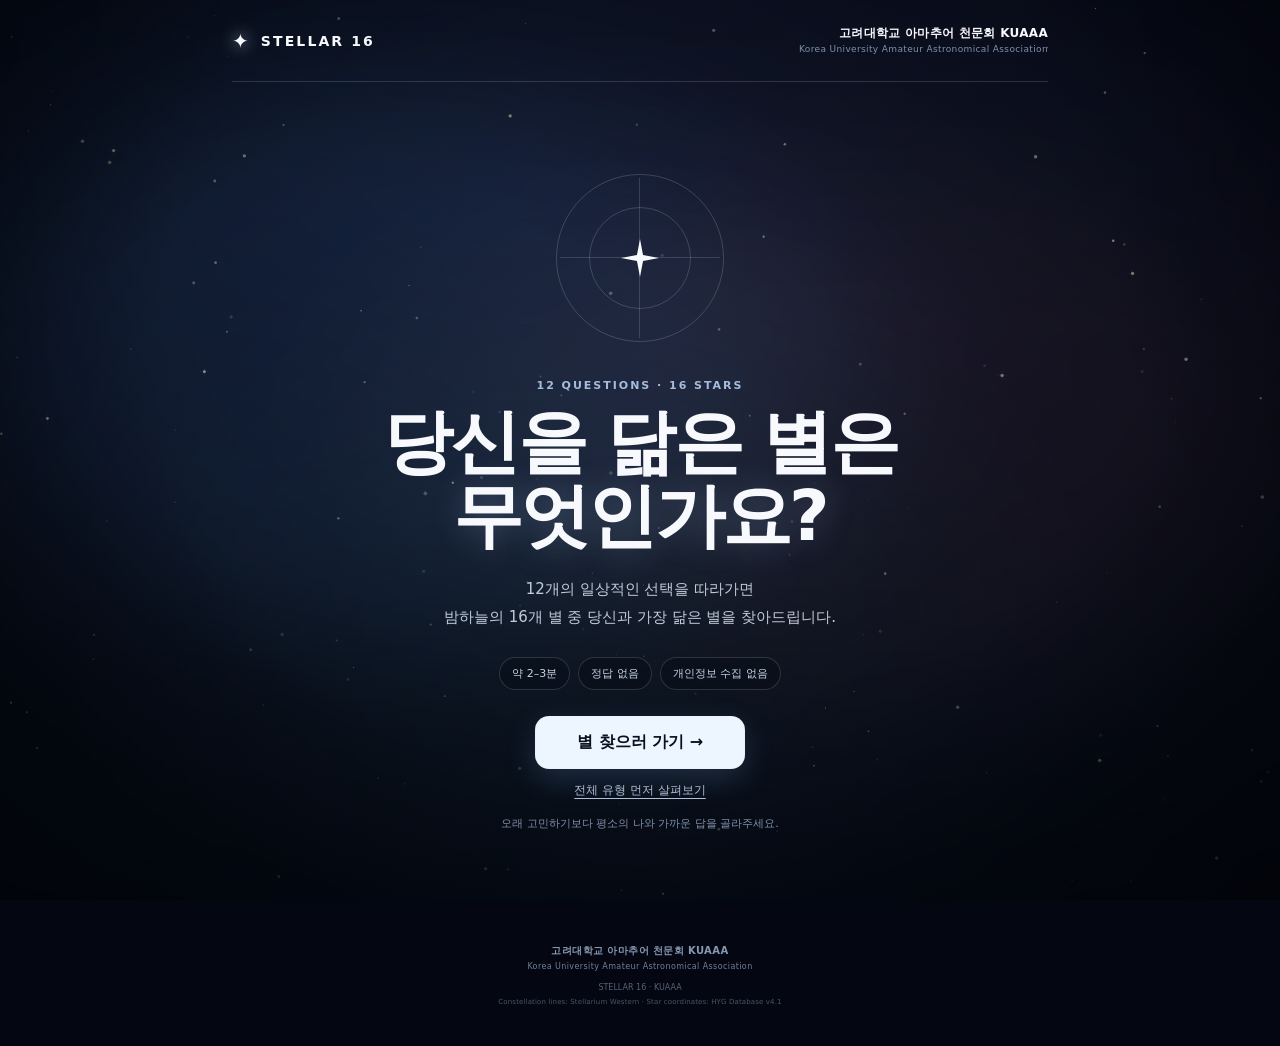
==== index-v76.html @ fa5ef78a "Add v7.6 direct-download page" ====
<!doctype html>
<html lang="ko">
<head>
  <meta charset="utf-8" />
  <meta name="viewport" content="width=device-width, initial-scale=1, viewport-fit=cover" />
  <meta name="theme-color" content="#060b16" />
  <meta name="description" content="고려대학교 아마추어 천문회 KUAAA — Stellar 16 별 성향검사" />
  <link rel="manifest" href="./manifest.webmanifest" />
  <link rel="stylesheet" href="./styles.css?v=7.6" />
  <link rel="stylesheet" href="./hotfix-v76.css?v=7.6" />
  <title>Stellar 16 — 당신을 닮은 별</title>
</head>
<body>
  <div class="cosmos" aria-hidden="true"><div class="nebula nebula-a"></div><div class="nebula nebula-b"></div><div class="nebula nebula-c"></div><canvas id="skyCanvas"></canvas><div class="cosmos-vignette"></div></div>
  <main class="shell">
    <header class="topbar"><button id="brandButton" class="brand" aria-label="처음 화면으로"><span class="brand-mark">✦</span><span>STELLAR 16</span></button><div class="club-label"><strong>고려대학교 아마추어 천문회 KUAAA</strong><span>Korea University Amateur Astronomical Association</span></div></header>
    <section id="introView" class="view intro-view active"><div class="hero-scope" aria-hidden="true"><span class="scope-ring scope-ring-a"></span><span class="scope-ring scope-ring-b"></span><span class="scope-cross scope-cross-x"></span><span class="scope-cross scope-cross-y"></span><span class="hero-star star-cross"></span></div><p class="eyebrow">12 QUESTIONS · 16 STARS</p><h1>당신을 닮은 별은<br><span>무엇인가요?</span></h1><p class="hero-copy">12개의 일상적인 선택을 따라가면<br>밤하늘의 16개 별 중 당신과 가장 닮은 별을 찾아드립니다.</p><div class="intro-chips"><span>약 2–3분</span><span>정답 없음</span><span>개인정보 수집 없음</span></div><button id="startButton" class="primary-button">별 찾으러 가기 <span>→</span></button><button id="introTypesButton" class="text-button">전체 유형 먼저 살펴보기</button><p class="microcopy">오래 고민하기보다 평소의 나와 가까운 답을 골라주세요.</p></section>
    <section id="quizView" class="view quiz-view"><div class="progress-row"><button id="backButton" class="icon-button" aria-label="이전 질문">←</button><div class="progress-wrap"><div class="progress-meta"><span id="questionCounter">01 / 12</span><span>STELLAR QUESTION</span></div><div class="progress-track"><div id="progressBar" class="progress-bar"></div></div></div></div><article class="question-card"><p id="questionKicker" class="question-kicker">QUESTION 01</p><h2 id="questionText"></h2><div id="answerList" class="answer-list"></div></article></section>
    <section id="resultView" class="view result-view"><article id="resultCard" class="result-card"><div class="result-visual-zone"><div id="resultStar" class="result-star-art" aria-hidden="true"><span class="result-star-glow"></span><span class="result-star-core"></span><span class="result-star-ray ray-h"></span><span class="result-star-ray ray-v"></span><span class="result-star-ray ray-d1"></span><span class="result-star-ray ray-d2"></span></div></div><div class="result-head"><h1 id="resultName"></h1><h2 id="resultTagline"></h2></div><div id="resultBody" class="result-body"></div><div class="compatibility-grid"><div class="compat-card good"><span class="compat-label">잘 맞는 별</span><strong id="goodMatches"></strong></div><div class="compat-card awkward"><span class="compat-label">어색한 별</span><strong id="awkwardMatches"></strong></div></div><div class="social-links" aria-label="KUAAA 공식 채널"><a class="social-link instagram" href="https://www.instagram.com/koreauniv_aaa/" target="_blank" rel="noopener noreferrer" aria-label="KUAAA 공식 인스타그램 @koreauniv_aaa"><span class="social-icon" aria-hidden="true"><svg viewBox="0 0 24 24" role="img"><rect x="3" y="3" width="18" height="18" rx="5"></rect><circle cx="12" cy="12" r="4.1"></circle><circle class="fill" cx="17.4" cy="6.7" r="1.15"></circle></svg></span><span><small>Instagram</small><strong>@koreauniv_aaa</strong></span></a><div class="social-link kakao" aria-label="KUAAA 카카오 채널 @kuaaa"><span class="social-icon kakao-icon" aria-hidden="true"><svg viewBox="0 0 28 28" role="img"><path d="M14 4.2c-6.1 0-11 3.9-11 8.7 0 3.1 2.1 5.9 5.5 7.4L7.4 24l4-2.5c.8.1 1.7.2 2.6.2 6.1 0 11-3.9 11-8.8 0-4.8-4.9-8.7-11-8.7Z"></path><text x="14" y="15.6" text-anchor="middle">Ch</text></svg></span><span><small>카카오 채널</small><strong>@kuaaa</strong></span></div></div><div class="result-actions"><div class="save-actions single-save"><a id="saveSummaryImageButton" class="primary-button" href="#" download>이미지로 저장하기</a></div><div class="secondary-actions"><button id="restartButton" class="secondary-button">다시 해보기</button><button id="allTypesButton" class="secondary-button">전체 유형 살펴보기</button></div></div></article></section>
    <section id="typesView" class="view types-view"><div class="page-heading"><button id="typesBackButton" class="icon-button" aria-label="돌아가기">←</button><div><p class="eyebrow">ALL 16 STARS</p><h1>전체 유형 살펴보기</h1><p>별을 누르면 전체 설명을 볼 수 있어요.</p></div></div><div id="typesGrid" class="types-grid"></div></section>
    <section id="typeDetailView" class="view type-detail-view"><div class="page-heading compact"><button id="typeDetailBackButton" class="icon-button" aria-label="전체 유형으로">←</button><div><p class="eyebrow">STELLAR 16 ARCHIVE</p><h1>별 유형 자세히 보기</h1></div></div><article id="typeDetailCard" class="result-card archive-card"><div class="result-visual-zone"><div id="typeDetailStar" class="result-star-art" aria-hidden="true"><span class="result-star-glow"></span><span class="result-star-core"></span><span class="result-star-ray ray-h"></span><span class="result-star-ray ray-v"></span><span class="result-star-ray ray-d1"></span><span class="result-star-ray ray-d2"></span></div></div><div class="result-head"><h1 id="typeDetailName"></h1><h2 id="typeDetailTagline"></h2></div><div id="typeDetailBody" class="result-body"></div><div class="compatibility-grid"><div class="compat-card good"><span class="compat-label">잘 맞는 별</span><strong id="typeDetailGood"></strong></div><div class="compat-card awkward"><span class="compat-label">어색한 별</span><strong id="typeDetailAwk"></strong></div></div></article></section>
    <footer><div><strong>고려대학교 아마추어 천문회 KUAAA</strong><span>Korea University Amateur Astronomical Association</span></div><small>STELLAR 16 · KUAAA</small><small class="data-credit">Constellation lines: Stellarium Western · Star coordinates: HYG Database v4.1</small></footer>
  </main>
  <div id="toast" class="toast" role="status" aria-live="polite"></div><script src="./app.js?v=7.6"></script><script src="./hotfix-v76.js?v=7.6"></script>
</body></html>
---- styles.css ----
:root{
  --bg:#040711;--card:rgba(5,11,24,.88);--line:rgba(222,235,255,.16);--line2:rgba(222,235,255,.28);
  --text:#f7f9fd;--muted:#b5c0d2;--muted2:#7f90aa;--accent:#e8f1ff;--star:#e8f2ff;--star-rgb:232,242,255;
  --shadow:0 28px 90px rgba(0,0,0,.48);
  font-family:Pretendard,"Noto Sans KR","Apple SD Gothic Neo",system-ui,-apple-system,"Segoe UI",sans-serif
}
*{box-sizing:border-box}html{min-height:100%;background:var(--bg)}body{margin:0;min-height:100svh;color:var(--text);background:#040711;overflow-x:hidden}button{font:inherit}
.cosmos{position:fixed;inset:0;overflow:hidden;pointer-events:none;z-index:0;background:#02050d}
#skyCanvas{position:absolute;inset:0;width:100%;height:100%;display:block;opacity:.94}
.nebula{position:absolute;inset:-28%;border-radius:44%;will-change:transform,opacity;filter:blur(36px);mix-blend-mode:screen}
.nebula-a{background:radial-gradient(ellipse at 38% 44%,rgba(43,82,139,.34) 0 17%,rgba(32,60,107,.14) 31%,transparent 62%);animation:nebulaDriftA 34s ease-in-out infinite alternate}
.nebula-b{background:radial-gradient(ellipse at 61% 49%,rgba(112,54,78,.23) 0 15%,rgba(73,38,88,.12) 33%,transparent 64%);animation:nebulaDriftB 46s ease-in-out infinite alternate}
.nebula-c{background:radial-gradient(ellipse at 47% 62%,rgba(31,111,116,.16) 0 10%,rgba(31,78,96,.08) 34%,transparent 67%);animation:nebulaDriftC 57s ease-in-out infinite alternate}
.cosmos-vignette{position:absolute;inset:0;background:radial-gradient(circle at 50% 35%,transparent 0 18%,rgba(2,5,13,.12) 55%,rgba(1,3,8,.68) 100%),linear-gradient(180deg,rgba(2,5,12,.08),rgba(1,3,8,.54))}
@keyframes nebulaDriftA{from{transform:translate3d(-5%,-3%,0) scale(1.02) rotate(-3deg);opacity:.72}to{transform:translate3d(6%,4%,0) scale(1.16) rotate(4deg);opacity:1}}
@keyframes nebulaDriftB{from{transform:translate3d(7%,-4%,0) scale(1.12) rotate(4deg);opacity:.56}to{transform:translate3d(-6%,5%,0) scale(1.25) rotate(-5deg);opacity:.82}}
@keyframes nebulaDriftC{from{transform:translate3d(-3%,7%,0) scale(1.06);opacity:.38}to{transform:translate3d(5%,-6%,0) scale(1.2);opacity:.62}}
.shell{position:relative;z-index:1;width:min(860px,100%);min-height:100svh;margin:auto;padding:0 22px 34px}.topbar{min-height:82px;display:flex;align-items:center;justify-content:space-between;gap:24px;border-bottom:1px solid var(--line)}
.brand{border:0;background:none;color:var(--text);display:flex;gap:10px;align-items:center;letter-spacing:.15em;font-weight:800;font-size:14px;cursor:pointer;padding:8px 0}.brand-mark{font-size:20px;text-shadow:0 0 16px #cfe2ff}.club-label{text-align:right;line-height:1.22}.club-label strong{display:block;font-size:12px;letter-spacing:.025em;font-weight:700}.club-label span{display:block;color:var(--muted2);font-size:9px;margin-top:4px;letter-spacing:.04em}
.view{display:none}.view.active{display:block;animation:fadeUp .4s ease both}@keyframes fadeUp{from{opacity:0;transform:translateY(9px)}to{opacity:1;transform:none}}
.intro-view{padding:9vh 0 8vh;text-align:center}.hero-scope{position:relative;width:190px;height:190px;margin:0 auto 26px}.scope-ring{position:absolute;border:1px solid rgba(217,233,255,.19);border-radius:50%}.scope-ring-a{inset:11px}.scope-ring-b{inset:44px}.scope-cross{position:absolute;background:rgba(220,234,255,.16)}.scope-cross-x{height:1px;width:160px;left:15px;top:94px}.scope-cross-y{width:1px;height:160px;left:94px;top:15px}.hero-star{position:absolute;left:50%;top:50%;width:10px;height:10px;transform:translate(-50%,-50%);background:#fff;border-radius:50%;box-shadow:0 0 16px #d8e8ff,0 0 52px rgba(167,202,255,.7)}.hero-star:before,.hero-star:after{content:"";position:absolute;left:50%;top:50%;background:linear-gradient(90deg,transparent,#fff,transparent);transform:translate(-50%,-50%)}.hero-star:before{width:86px;height:1px}.hero-star:after{height:86px;width:1px}
.eyebrow{margin:0 0 13px;color:#a4bddf;letter-spacing:.18em;font-size:11px;font-weight:800}.intro-view h1,.page-heading h1,.result-head h1{margin:0;letter-spacing:-.04em}.intro-view h1{font-size:clamp(40px,8vw,70px);line-height:1.06}.intro-view h1 span{text-shadow:0 0 32px rgba(180,212,255,.26)}.hero-copy{color:#c1cbd9;font-size:15px;line-height:1.82;margin:23px auto 0}.intro-chips{display:flex;justify-content:center;gap:8px;flex-wrap:wrap;margin:26px 0}.intro-chips span{border:1px solid var(--line);background:rgba(4,9,19,.35);backdrop-filter:blur(7px);border-radius:999px;padding:8px 12px;color:#c8d4e7;font-size:11px}.primary-button,.secondary-button{border-radius:14px;padding:15px 18px;font-weight:800;cursor:pointer;transition:.18s ease}.primary-button{border:1px solid rgba(232,242,255,.72);background:#edf5ff;color:#07111f;box-shadow:0 10px 30px rgba(133,176,242,.18)}.primary-button:hover,.secondary-button:hover{transform:translateY(-1px)}.secondary-button{border:1px solid var(--line2);color:#e6eef9;background:rgba(255,255,255,.035)}.intro-view .primary-button{min-width:210px}.text-button{display:block;margin:12px auto 0;border:0;background:none;color:#afc0d8;font-size:12px;text-decoration:underline;text-underline-offset:4px;cursor:pointer}.microcopy,.quiz-tip{font-size:11px;color:var(--muted2);margin-top:16px}
.quiz-view{padding:34px 0 56px}.progress-row{display:flex;gap:15px;align-items:center;margin-bottom:28px}.icon-button{width:42px;height:42px;flex:0 0 42px;border-radius:50%;border:1px solid var(--line);color:#e2ecf9;background:rgba(5,12,25,.58);backdrop-filter:blur(8px);cursor:pointer;font-size:20px}.icon-button:disabled{opacity:.27}.progress-wrap{flex:1}.progress-meta{display:flex;justify-content:space-between;color:#8496ae;font-size:10px;letter-spacing:.12em;margin-bottom:8px}.progress-track{height:4px;background:rgba(255,255,255,.09);border-radius:999px;overflow:hidden}.progress-bar{height:100%;width:0;background:linear-gradient(90deg,#89aee8,#eef5ff);transition:width .28s ease}
.question-card{padding:clamp(24px,5vw,42px);border-radius:27px;border:1px solid var(--line);background:linear-gradient(145deg,rgba(7,17,34,.88),rgba(3,8,18,.80));box-shadow:var(--shadow);backdrop-filter:blur(17px)}.question-kicker{color:#9ab5dc;font-size:10px;letter-spacing:.17em;font-weight:800;margin:0 0 12px}.question-card h2{font-size:clamp(24px,5vw,37px);line-height:1.43;letter-spacing:-.03em;margin:0 0 29px}.answer-list{display:grid;gap:11px}.answer{width:100%;text-align:left;color:#e9f0fa;background:rgba(255,255,255,.035);border:1px solid var(--line);border-radius:17px;padding:17px;display:flex;gap:14px;align-items:flex-start;cursor:pointer;transition:.17s ease;line-height:1.56}.answer:hover,.answer:focus-visible{outline:none;border-color:rgba(184,210,255,.48);background:rgba(145,182,239,.10);transform:translateY(-1px)}.answer.selected{border-color:rgba(224,237,255,.70);background:rgba(166,198,246,.14)}.answer-letter{flex:0 0 28px;width:28px;height:28px;border-radius:50%;display:grid;place-items:center;border:1px solid var(--line2);font-size:11px;font-weight:800;color:#c8d5e8}
.result-view,.types-view,.type-detail-view{padding:36px 0 58px}.result-card{--star:var(--star);--star-rgb:var(--star-rgb);border:1px solid rgba(var(--star-rgb),.26);border-radius:31px;background:linear-gradient(160deg,rgba(8,17,34,.93),rgba(3,8,17,.94));box-shadow:0 32px 90px rgba(0,0,0,.50),0 0 80px rgba(var(--star-rgb),.08);overflow:hidden;backdrop-filter:blur(16px)}
.result-visual-zone{height:276px;position:relative;overflow:hidden;background:radial-gradient(circle at 50% 50%,rgba(var(--star-rgb),.10),transparent 27%),linear-gradient(180deg,rgba(255,255,255,.018),transparent)}
.result-star-art{position:absolute;left:50%;top:50%;width:1px;height:1px;transform:translate(-50%,-50%);--core:13px;--halo:205px;--ray-h:154px;--ray-v:126px;--ray-d:68px;--diag:.18;--ray-alpha:.78}
.result-star-glow{position:absolute;width:var(--halo);height:var(--halo);border-radius:50%;left:calc(var(--halo) / -2);top:calc(var(--halo) / -2);background:radial-gradient(circle,rgba(var(--star-rgb),.42) 0,rgba(var(--star-rgb),.16) 13%,rgba(var(--star-rgb),.055) 34%,transparent 69%);filter:blur(var(--halo-blur,2px))}
.result-star-core{position:absolute;width:var(--core);height:var(--core);border-radius:50%;left:calc(var(--core) / -2);top:calc(var(--core) / -2);background:radial-gradient(circle at 42% 38%,#fff 0 14%,var(--star) 42%,rgba(var(--star-rgb),.58) 72%,transparent 100%);box-shadow:0 0 calc(var(--core)*.7) var(--star),0 0 calc(var(--core)*2.4) rgba(var(--star-rgb),.78),0 0 calc(var(--core)*5.8) rgba(var(--star-rgb),.38)}
.result-star-core:after{content:"";position:absolute;inset:-40%;border-radius:50%;border:1px solid rgba(var(--star-rgb),var(--ring-alpha,.0));filter:blur(.2px)}
.result-star-ray{position:absolute;left:0;top:0;transform-origin:center;background:linear-gradient(90deg,transparent,rgba(255,255,255,.15) 18%,var(--star) 49%,rgba(255,255,255,.15) 82%,transparent);opacity:var(--ray-alpha);filter:blur(.12px)}
.ray-h{width:var(--ray-h);height:1px;transform:translate(calc(var(--ray-h)/-2),-.5px)}
.ray-v{width:var(--ray-v);height:1px;transform:translate(calc(var(--ray-v)/-2),-.5px) rotate(90deg)}
.ray-d1{width:var(--ray-d);height:1px;transform:translate(calc(var(--ray-d)/-2),-.5px) rotate(45deg);opacity:var(--diag)}
.ray-d2{width:var(--ray-d);height:1px;transform:translate(calc(var(--ray-d)/-2),-.5px) rotate(-45deg);opacity:var(--diag)}
.result-head{text-align:center;padding:6px 30px 33px;border-bottom:1px solid var(--line)}.result-head h1{font-size:clamp(36px,7vw,61px);line-height:1.12}.result-head h2{margin:12px 0 0;color:#cbd6e6;font-size:18px;font-weight:600}.result-body{padding:34px clamp(22px,5vw,54px)}.result-body p{margin:0 0 20px;color:#d5deeb;line-height:1.88;font-size:15px}.result-body strong{color:#fbfcff}.result-body .closing{padding:18px 20px;border-left:2px solid var(--star);background:rgba(var(--star-rgb),.065);color:#f6f9ff;font-weight:700;border-radius:0 12px 12px 0}.compatibility-grid{display:grid;grid-template-columns:1fr 1fr;gap:12px;padding:0 clamp(22px,5vw,54px) 31px}.compat-card{border:1px solid var(--line);border-radius:16px;background:rgba(255,255,255,.025);padding:17px}.compat-label{display:block;color:#8799b3;font-size:10px;letter-spacing:.1em;margin-bottom:8px}.compat-card strong{font-size:14px}.compat-card.good strong{color:#e8f8f0}.compat-card.awkward strong{color:#f6dde5}.result-actions{padding:0 clamp(22px,5vw,54px) 40px}.result-actions .full{width:100%;margin-bottom:10px}.secondary-actions{display:grid;grid-template-columns:1fr 1fr;gap:10px}
.social-links{display:grid;grid-template-columns:1fr 1fr;gap:12px;padding:0 clamp(22px,5vw,54px) 30px}.social-link{min-height:66px;display:flex;align-items:center;gap:12px;border:1px solid var(--line);border-radius:16px;background:rgba(255,255,255,.025);padding:13px 15px;color:var(--text);text-decoration:none}.social-link.instagram{transition:.17s ease;cursor:pointer}.social-link.instagram:hover{transform:translateY(-1px);border-color:rgba(222,235,255,.34);background:rgba(255,255,255,.045)}.social-link.kakao{cursor:default}.social-icon{width:34px;height:34px;display:grid;place-items:center;flex:0 0 34px}.social-icon svg{width:31px;height:31px;fill:none;stroke:#f7f9fd;stroke-width:1.7}.social-icon svg .fill{fill:#f7f9fd;stroke:none}.kakao-icon{border-radius:10px;background:#FEE500}.kakao-icon svg{width:27px;height:27px;fill:#191919;stroke:none}.kakao-icon svg text{font:700 6.5px system-ui,sans-serif;fill:#FEE500;letter-spacing:-.2px}.social-link small{display:block;color:#8497b1;font-size:10px;letter-spacing:.07em;margin-bottom:4px}.social-link strong{display:block;font-size:13px;color:#f1f5fb}.result-actions{padding-top:2px}
.page-heading{display:flex;gap:17px;align-items:flex-start;margin-bottom:27px}.page-heading h1{font-size:clamp(30px,6vw,48px);line-height:1.1}.page-heading p:last-child{color:#a9b8cc;margin:9px 0 0;font-size:13px}.page-heading.compact{margin-bottom:22px}.types-grid{display:grid;grid-template-columns:repeat(2,1fr);gap:13px}.type-card{--star:#e8f2ff;--star-rgb:232,242,255;position:relative;min-height:175px;text-align:left;border:1px solid rgba(var(--star-rgb),.24);border-radius:21px;background:linear-gradient(145deg,rgba(8,18,35,.87),rgba(3,8,18,.84));padding:22px;color:var(--text);overflow:hidden;cursor:pointer;box-shadow:0 14px 38px rgba(0,0,0,.22);transition:.17s ease}.type-card:hover{transform:translateY(-2px);border-color:rgba(var(--star-rgb),.45)}.type-card .mini-star{position:absolute;right:23px;top:30px;width:8px;height:8px;border-radius:50%;background:radial-gradient(circle at 40% 36%,#fff 0 16%,var(--star) 48%,rgba(var(--star-rgb),.5) 78%,transparent 100%);box-shadow:0 0 14px var(--star),0 0 38px rgba(var(--star-rgb),.58)}.type-card .mini-star:before,.type-card .mini-star:after{content:"";position:absolute;left:50%;top:50%;background:linear-gradient(90deg,transparent,var(--star),transparent);transform:translate(-50%,-50%)}.type-card .mini-star:before{width:55px;height:1px}.type-card .mini-star:after{height:55px;width:1px}.type-card h3{font-size:20px;margin:54px 0 7px;letter-spacing:-.03em}.type-card p{margin:0;color:#b9c6d8;font-size:12px;line-height:1.45}.archive-card{margin-bottom:22px}
footer{padding:30px 0 6px;text-align:center;color:#6f8099}footer div strong,footer div span{display:block}footer div strong{font-size:10px;letter-spacing:.04em;color:#8798b2}footer div span{font-size:8px;margin-top:4px;letter-spacing:.05em}footer small{display:block;margin-top:12px;font-size:8px;color:#536177}.toast{position:fixed;z-index:20;left:50%;bottom:24px;transform:translate(-50%,20px);opacity:0;pointer-events:none;background:#edf5ff;color:#07111f;padding:12px 17px;border-radius:999px;font-size:11px;font-weight:800;transition:.23s ease;box-shadow:0 12px 36px rgba(0,0,0,.28)}.toast.show{opacity:1;transform:translate(-50%,0)}
@media(max-width:620px){.shell{padding-left:15px;padding-right:15px}.topbar{min-height:72px}.club-label{max-width:210px}.club-label strong{font-size:10px}.club-label span{font-size:7.5px}.intro-view{padding-top:7vh}.question-card{border-radius:22px}.answer{padding:16px 14px}.result-visual-zone{height:220px}.result-star-art{left:50%}.compatibility-grid{grid-template-columns:1fr}.social-links{grid-template-columns:1fr}.types-grid{grid-template-columns:1fr}.secondary-actions{grid-template-columns:1fr 1fr}.result-head h2{font-size:16px}}
@media(max-width:400px){.club-label span{display:none}.club-label{max-width:160px}.secondary-actions{grid-template-columns:1fr}.result-visual-zone{height:205px}}
@media(prefers-reduced-motion:reduce){*,*:before,*:after{animation:none!important;transition:none!important;scroll-behavior:auto!important}.nebula{transform:scale(1.1)}#skyCanvas{opacity:.78}}

/* v4.1 layering fix: cross filter rays should sit behind the star core */
.result-star-art{isolation:isolate}
.result-star-glow{z-index:1}
.result-star-ray{z-index:2}
.result-star-core{position:relative;z-index:3}
.type-card .mini-star{z-index:1}
.type-card .mini-star:before,.type-card .mini-star:after{z-index:-1}


/* v5: constellation map — dim real-world-inspired Western stick figure, highlighted result star */
.constellation-art{position:absolute;inset:12px 4% 6px!important;width:auto!important;height:auto!important;transform:none!important;display:grid;place-items:center}
.constellation-svg{width:100%;height:100%;overflow:visible}
.const-line{stroke:rgba(188,210,239,.24);stroke-width:.58;stroke-linecap:round}
.const-star{fill:rgba(234,243,255,.72);filter:drop-shadow(0 0 1.3px rgba(220,235,255,.55))}
.target-halo{opacity:.28}
.target-rays{stroke-width:.45;opacity:.72;filter:drop-shadow(0 0 1.6px var(--star))}
.target-star{filter:drop-shadow(0 0 4px var(--star)) drop-shadow(0 0 9px rgba(var(--star-rgb),.58))}
.target-hot{fill:rgba(255,255,255,.88)}
.result-visual-zone{height:300px;padding:12px 28px}
.type-card{min-height:205px}
.mini-constellation{position:absolute;left:13px;right:13px;top:12px;height:112px;display:block;opacity:.92}
.type-card h3{margin:112px 0 7px}
.type-card .mini-star{display:none!important}
@media(max-width:620px){.result-visual-zone{height:250px;padding:10px 8px}.constellation-art{inset:8px 0 4px!important}.mini-constellation{height:102px}.type-card h3{margin-top:103px}}

/* v6 — Stellarium Western line art + four-point sparkle highlight */
.const-line{fill:none;stroke:rgba(188,210,239,.28);stroke-width:.62;stroke-linecap:round;stroke-linejoin:round}
.const-line.thin{stroke:rgba(188,210,239,.15);stroke-width:.38}
.const-star{fill:rgba(236,244,255,.78);filter:drop-shadow(0 0 1.2px rgba(222,236,255,.52))}
.target-halo{opacity:.34}
.target-sparkle{filter:drop-shadow(0 0 2px #fff) drop-shadow(0 0 5px var(--star)) drop-shadow(0 0 11px rgba(var(--star-rgb),.72))}
.target-sparkle.fallback{transform-origin:center;animation:sparkleBreathe 2.8s ease-in-out infinite}
.target-rays,.target-star,.target-hot{display:none!important}
.sky-loading{display:grid;place-items:center;width:100%;height:100%;color:rgba(var(--star-rgb),.8);font-size:20px;animation:sparkleBreathe 1.5s ease-in-out infinite}
@keyframes sparkleBreathe{0%,100%{opacity:.58;filter:drop-shadow(0 0 3px currentColor)}50%{opacity:1;filter:drop-shadow(0 0 10px currentColor)}}

/* The central star itself is a four-point sparkle, not a circular core with overlaid rays. */
.hero-star{width:38px!important;height:38px!important;border-radius:0!important;background:#f7fbff!important;clip-path:polygon(50% 0%,58% 42%,100% 50%,58% 58%,50% 100%,42% 58%,0% 50%,42% 42%);box-shadow:none!important;filter:drop-shadow(0 0 5px #d8e8ff) drop-shadow(0 0 18px rgba(167,202,255,.75))}
.hero-star:before,.hero-star:after{content:none!important;display:none!important}

.data-credit{margin-top:6px!important;font-size:7px!important;color:#46546a!important;letter-spacing:.02em!important}


/* v6.1 — keep every Stellarium constellation and highlighted star fully inside the card */
.result-visual-zone{height:380px!important;padding:0!important;overflow:hidden}
.constellation-art{inset:34px 6% 34px!important}
.constellation-svg{width:100%;height:100%;overflow:visible}
.mini-constellation{left:18px!important;right:18px!important;top:16px!important;height:116px!important}
.type-card{min-height:218px!important}
.type-card h3{margin-top:122px!important}
@media(max-width:620px){
  .result-visual-zone{height:315px!important}
  .constellation-art{inset:26px 4% 28px!important}
  .mini-constellation{left:14px!important;right:14px!important;top:14px!important;height:108px!important}
  .type-card{min-height:210px!important}
  .type-card h3{margin-top:114px!important}
}
@media(max-width:400px){
  .result-visual-zone{height:290px!important}
  .constellation-art{inset:24px 3% 26px!important}
}


/* v6.2 — keep the established scale, move the constellation field upward only */
.constellation-art{transform:translateY(-38px)!important}
@media(max-width:620px){.constellation-art{transform:translateY(-28px)!important}}
@media(max-width:400px){.constellation-art{transform:translateY(-24px)!important}}
---- hotfix-v76.css ----
/* Stellar 16 v7.6 direct native image download */
.single-save{display:block!important;margin:0 0 12px!important}
.single-save .primary-button{display:flex!important;align-items:center!important;justify-content:center!important;width:100%!important;min-height:62px!important;text-decoration:none!important;box-sizing:border-box!important;cursor:pointer!important}
.single-save .primary-button[aria-disabled="true"]{opacity:.58;cursor:wait;pointer-events:none}
.secondary-actions{display:grid!important;grid-template-columns:repeat(2,minmax(0,1fr))!important;gap:12px!important}
.secondary-actions>button{width:100%!important;min-width:0!important;min-height:60px!important;margin:0!important}
@media(max-width:620px){.single-save .primary-button{min-height:60px!important}.secondary-actions{gap:10px!important}.secondary-actions>button{min-height:58px!important;font-size:15px!important}}
@media(max-width:400px){.secondary-actions{grid-template-columns:1fr!important}}
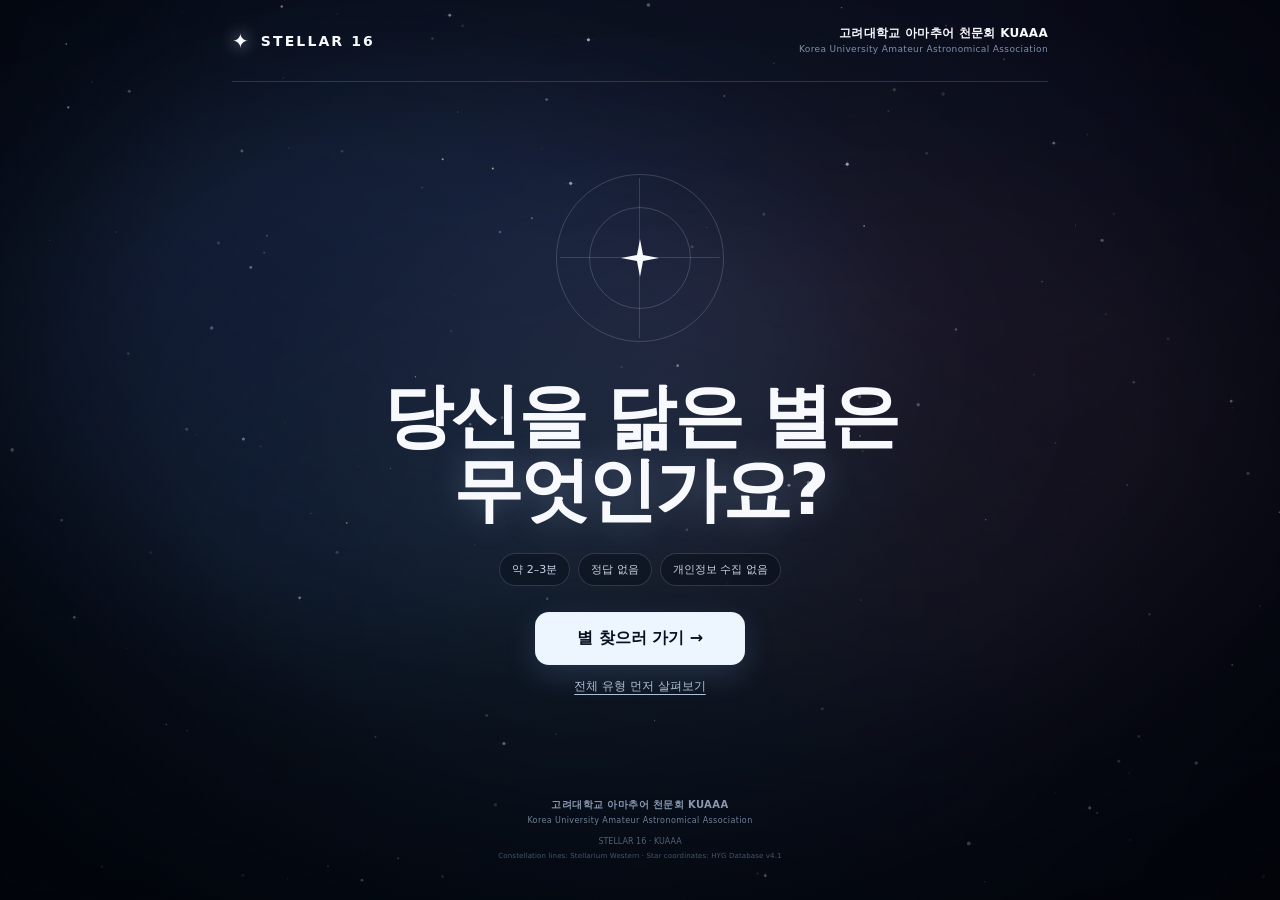
==== commit 34d8c745: "Refactor intro section for improved layout" ====
--- a/index-v76.html
+++ b/index-v76.html
@@ -14,7 +14,7 @@
   <div class="cosmos" aria-hidden="true"><div class="nebula nebula-a"></div><div class="nebula nebula-b"></div><div class="nebula nebula-c"></div><canvas id="skyCanvas"></canvas><div class="cosmos-vignette"></div></div>
   <main class="shell">
     <header class="topbar"><button id="brandButton" class="brand" aria-label="처음 화면으로"><span class="brand-mark">✦</span><span>STELLAR 16</span></button><div class="club-label"><strong>고려대학교 아마추어 천문회 KUAAA</strong><span>Korea University Amateur Astronomical Association</span></div></header>
-    <section id="introView" class="view intro-view active"><div class="hero-scope" aria-hidden="true"><span class="scope-ring scope-ring-a"></span><span class="scope-ring scope-ring-b"></span><span class="scope-cross scope-cross-x"></span><span class="scope-cross scope-cross-y"></span><span class="hero-star star-cross"></span></div><p class="eyebrow">12 QUESTIONS · 16 STARS</p><h1>당신을 닮은 별은<br><span>무엇인가요?</span></h1><p class="hero-copy">12개의 일상적인 선택을 따라가면<br>밤하늘의 16개 별 중 당신과 가장 닮은 별을 찾아드립니다.</p><div class="intro-chips"><span>약 2–3분</span><span>정답 없음</span><span>개인정보 수집 없음</span></div><button id="startButton" class="primary-button">별 찾으러 가기 <span>→</span></button><button id="introTypesButton" class="text-button">전체 유형 먼저 살펴보기</button><p class="microcopy">오래 고민하기보다 평소의 나와 가까운 답을 골라주세요.</p></section>
+    <section id="introView" class="view intro-view active"><div class="hero-scope" aria-hidden="true"><span class="scope-ring scope-ring-a"></span><span class="scope-ring scope-ring-b"></span><span class="scope-cross scope-cross-x"></span><span class="scope-cross scope-cross-y"></span><span class="hero-star star-cross"></span></div><h1>당신을 닮은 별은<br><span>무엇인가요?</span></h1><div class="intro-chips"><span>약 2–3분</span><span>정답 없음</span><span>개인정보 수집 없음</span></div><button id="startButton" class="primary-button">별 찾으러 가기 <span>→</span></button><button id="introTypesButton" class="text-button">전체 유형 먼저 살펴보기</button></section>
     <section id="quizView" class="view quiz-view"><div class="progress-row"><button id="backButton" class="icon-button" aria-label="이전 질문">←</button><div class="progress-wrap"><div class="progress-meta"><span id="questionCounter">01 / 12</span><span>STELLAR QUESTION</span></div><div class="progress-track"><div id="progressBar" class="progress-bar"></div></div></div></div><article class="question-card"><p id="questionKicker" class="question-kicker">QUESTION 01</p><h2 id="questionText"></h2><div id="answerList" class="answer-list"></div></article></section>
     <section id="resultView" class="view result-view"><article id="resultCard" class="result-card"><div class="result-visual-zone"><div id="resultStar" class="result-star-art" aria-hidden="true"><span class="result-star-glow"></span><span class="result-star-core"></span><span class="result-star-ray ray-h"></span><span class="result-star-ray ray-v"></span><span class="result-star-ray ray-d1"></span><span class="result-star-ray ray-d2"></span></div></div><div class="result-head"><h1 id="resultName"></h1><h2 id="resultTagline"></h2></div><div id="resultBody" class="result-body"></div><div class="compatibility-grid"><div class="compat-card good"><span class="compat-label">잘 맞는 별</span><strong id="goodMatches"></strong></div><div class="compat-card awkward"><span class="compat-label">어색한 별</span><strong id="awkwardMatches"></strong></div></div><div class="social-links" aria-label="KUAAA 공식 채널"><a class="social-link instagram" href="https://www.instagram.com/koreauniv_aaa/" target="_blank" rel="noopener noreferrer" aria-label="KUAAA 공식 인스타그램 @koreauniv_aaa"><span class="social-icon" aria-hidden="true"><svg viewBox="0 0 24 24" role="img"><rect x="3" y="3" width="18" height="18" rx="5"></rect><circle cx="12" cy="12" r="4.1"></circle><circle class="fill" cx="17.4" cy="6.7" r="1.15"></circle></svg></span><span><small>Instagram</small><strong>@koreauniv_aaa</strong></span></a><div class="social-link kakao" aria-label="KUAAA 카카오 채널 @kuaaa"><span class="social-icon kakao-icon" aria-hidden="true"><svg viewBox="0 0 28 28" role="img"><path d="M14 4.2c-6.1 0-11 3.9-11 8.7 0 3.1 2.1 5.9 5.5 7.4L7.4 24l4-2.5c.8.1 1.7.2 2.6.2 6.1 0 11-3.9 11-8.8 0-4.8-4.9-8.7-11-8.7Z"></path><text x="14" y="15.6" text-anchor="middle">Ch</text></svg></span><span><small>카카오 채널</small><strong>@kuaaa</strong></span></div></div><div class="result-actions"><div class="save-actions single-save"><a id="saveSummaryImageButton" class="primary-button" href="#" download>이미지로 저장하기</a></div><div class="secondary-actions"><button id="restartButton" class="secondary-button">다시 해보기</button><button id="allTypesButton" class="secondary-button">전체 유형 살펴보기</button></div></div></article></section>
     <section id="typesView" class="view types-view"><div class="page-heading"><button id="typesBackButton" class="icon-button" aria-label="돌아가기">←</button><div><p class="eyebrow">ALL 16 STARS</p><h1>전체 유형 살펴보기</h1><p>별을 누르면 전체 설명을 볼 수 있어요.</p></div></div><div id="typesGrid" class="types-grid"></div></section>
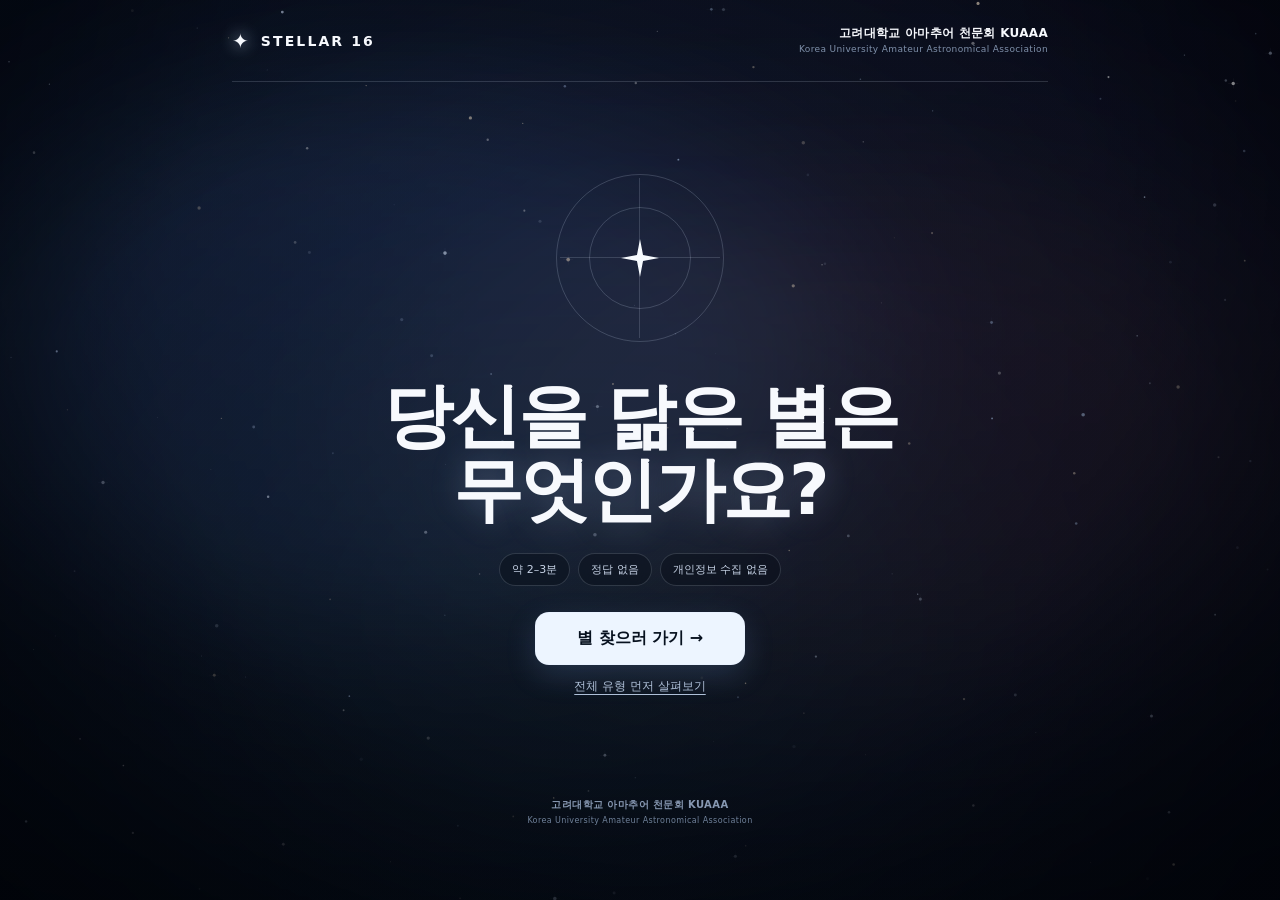
==== commit 5060d204: "Update index-v76.html" ====
--- a/index-v76.html
+++ b/index-v76.html
@@ -19,7 +19,7 @@
     <section id="resultView" class="view result-view"><article id="resultCard" class="result-card"><div class="result-visual-zone"><div id="resultStar" class="result-star-art" aria-hidden="true"><span class="result-star-glow"></span><span class="result-star-core"></span><span class="result-star-ray ray-h"></span><span class="result-star-ray ray-v"></span><span class="result-star-ray ray-d1"></span><span class="result-star-ray ray-d2"></span></div></div><div class="result-head"><h1 id="resultName"></h1><h2 id="resultTagline"></h2></div><div id="resultBody" class="result-body"></div><div class="compatibility-grid"><div class="compat-card good"><span class="compat-label">잘 맞는 별</span><strong id="goodMatches"></strong></div><div class="compat-card awkward"><span class="compat-label">어색한 별</span><strong id="awkwardMatches"></strong></div></div><div class="social-links" aria-label="KUAAA 공식 채널"><a class="social-link instagram" href="https://www.instagram.com/koreauniv_aaa/" target="_blank" rel="noopener noreferrer" aria-label="KUAAA 공식 인스타그램 @koreauniv_aaa"><span class="social-icon" aria-hidden="true"><svg viewBox="0 0 24 24" role="img"><rect x="3" y="3" width="18" height="18" rx="5"></rect><circle cx="12" cy="12" r="4.1"></circle><circle class="fill" cx="17.4" cy="6.7" r="1.15"></circle></svg></span><span><small>Instagram</small><strong>@koreauniv_aaa</strong></span></a><div class="social-link kakao" aria-label="KUAAA 카카오 채널 @kuaaa"><span class="social-icon kakao-icon" aria-hidden="true"><svg viewBox="0 0 28 28" role="img"><path d="M14 4.2c-6.1 0-11 3.9-11 8.7 0 3.1 2.1 5.9 5.5 7.4L7.4 24l4-2.5c.8.1 1.7.2 2.6.2 6.1 0 11-3.9 11-8.8 0-4.8-4.9-8.7-11-8.7Z"></path><text x="14" y="15.6" text-anchor="middle">Ch</text></svg></span><span><small>카카오 채널</small><strong>@kuaaa</strong></span></div></div><div class="result-actions"><div class="save-actions single-save"><a id="saveSummaryImageButton" class="primary-button" href="#" download>이미지로 저장하기</a></div><div class="secondary-actions"><button id="restartButton" class="secondary-button">다시 해보기</button><button id="allTypesButton" class="secondary-button">전체 유형 살펴보기</button></div></div></article></section>
     <section id="typesView" class="view types-view"><div class="page-heading"><button id="typesBackButton" class="icon-button" aria-label="돌아가기">←</button><div><p class="eyebrow">ALL 16 STARS</p><h1>전체 유형 살펴보기</h1><p>별을 누르면 전체 설명을 볼 수 있어요.</p></div></div><div id="typesGrid" class="types-grid"></div></section>
     <section id="typeDetailView" class="view type-detail-view"><div class="page-heading compact"><button id="typeDetailBackButton" class="icon-button" aria-label="전체 유형으로">←</button><div><p class="eyebrow">STELLAR 16 ARCHIVE</p><h1>별 유형 자세히 보기</h1></div></div><article id="typeDetailCard" class="result-card archive-card"><div class="result-visual-zone"><div id="typeDetailStar" class="result-star-art" aria-hidden="true"><span class="result-star-glow"></span><span class="result-star-core"></span><span class="result-star-ray ray-h"></span><span class="result-star-ray ray-v"></span><span class="result-star-ray ray-d1"></span><span class="result-star-ray ray-d2"></span></div></div><div class="result-head"><h1 id="typeDetailName"></h1><h2 id="typeDetailTagline"></h2></div><div id="typeDetailBody" class="result-body"></div><div class="compatibility-grid"><div class="compat-card good"><span class="compat-label">잘 맞는 별</span><strong id="typeDetailGood"></strong></div><div class="compat-card awkward"><span class="compat-label">어색한 별</span><strong id="typeDetailAwk"></strong></div></div></article></section>
-    <footer><div><strong>고려대학교 아마추어 천문회 KUAAA</strong><span>Korea University Amateur Astronomical Association</span></div><small>STELLAR 16 · KUAAA</small><small class="data-credit">Constellation lines: Stellarium Western · Star coordinates: HYG Database v4.1</small></footer>
+    <footer><div><strong>고려대학교 아마추어 천문회 KUAAA</strong><span>Korea University Amateur Astronomical Association</span></div></footer>
   </main>
   <div id="toast" class="toast" role="status" aria-live="polite"></div><script src="./app.js?v=7.6"></script><script src="./hotfix-v76.js?v=7.6"></script>
 </body></html>
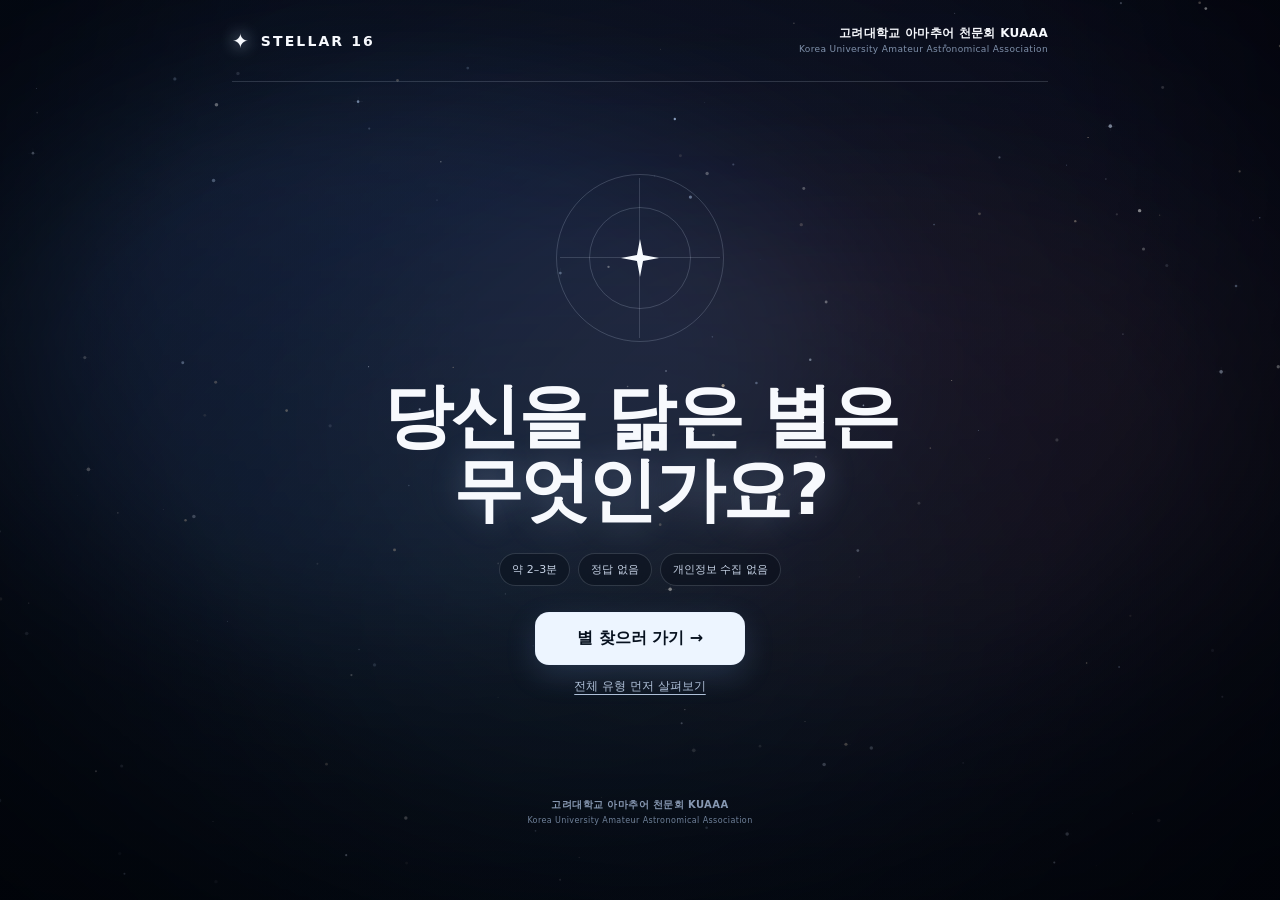
==== commit 32af740c: "Update index-v76.html" ====
--- a/index-v76.html
+++ b/index-v76.html
@@ -15,7 +15,7 @@
   <main class="shell">
     <header class="topbar"><button id="brandButton" class="brand" aria-label="처음 화면으로"><span class="brand-mark">✦</span><span>STELLAR 16</span></button><div class="club-label"><strong>고려대학교 아마추어 천문회 KUAAA</strong><span>Korea University Amateur Astronomical Association</span></div></header>
     <section id="introView" class="view intro-view active"><div class="hero-scope" aria-hidden="true"><span class="scope-ring scope-ring-a"></span><span class="scope-ring scope-ring-b"></span><span class="scope-cross scope-cross-x"></span><span class="scope-cross scope-cross-y"></span><span class="hero-star star-cross"></span></div><h1>당신을 닮은 별은<br><span>무엇인가요?</span></h1><div class="intro-chips"><span>약 2–3분</span><span>정답 없음</span><span>개인정보 수집 없음</span></div><button id="startButton" class="primary-button">별 찾으러 가기 <span>→</span></button><button id="introTypesButton" class="text-button">전체 유형 먼저 살펴보기</button></section>
-    <section id="quizView" class="view quiz-view"><div class="progress-row"><button id="backButton" class="icon-button" aria-label="이전 질문">←</button><div class="progress-wrap"><div class="progress-meta"><span id="questionCounter">01 / 12</span><span>STELLAR QUESTION</span></div><div class="progress-track"><div id="progressBar" class="progress-bar"></div></div></div></div><article class="question-card"><p id="questionKicker" class="question-kicker">QUESTION 01</p><h2 id="questionText"></h2><div id="answerList" class="answer-list"></div></article></section>
+    <section id="quizView" class="view quiz-view"><div class="progress-row"><button id="backButton" class="icon-button" aria-label="이전 질문">←</button><div class="progress-wrap"><div class="progress-meta"><span id="questionCounter">01 / 12</span><span>QUESTION</span></div><div class="progress-track"><div id="progressBar" class="progress-bar"></div></div></div></div><article class="question-card"><p id="questionKicker" class="question-kicker">QUESTION 01</p><h2 id="questionText"></h2><div id="answerList" class="answer-list"></div></article></section>
     <section id="resultView" class="view result-view"><article id="resultCard" class="result-card"><div class="result-visual-zone"><div id="resultStar" class="result-star-art" aria-hidden="true"><span class="result-star-glow"></span><span class="result-star-core"></span><span class="result-star-ray ray-h"></span><span class="result-star-ray ray-v"></span><span class="result-star-ray ray-d1"></span><span class="result-star-ray ray-d2"></span></div></div><div class="result-head"><h1 id="resultName"></h1><h2 id="resultTagline"></h2></div><div id="resultBody" class="result-body"></div><div class="compatibility-grid"><div class="compat-card good"><span class="compat-label">잘 맞는 별</span><strong id="goodMatches"></strong></div><div class="compat-card awkward"><span class="compat-label">어색한 별</span><strong id="awkwardMatches"></strong></div></div><div class="social-links" aria-label="KUAAA 공식 채널"><a class="social-link instagram" href="https://www.instagram.com/koreauniv_aaa/" target="_blank" rel="noopener noreferrer" aria-label="KUAAA 공식 인스타그램 @koreauniv_aaa"><span class="social-icon" aria-hidden="true"><svg viewBox="0 0 24 24" role="img"><rect x="3" y="3" width="18" height="18" rx="5"></rect><circle cx="12" cy="12" r="4.1"></circle><circle class="fill" cx="17.4" cy="6.7" r="1.15"></circle></svg></span><span><small>Instagram</small><strong>@koreauniv_aaa</strong></span></a><div class="social-link kakao" aria-label="KUAAA 카카오 채널 @kuaaa"><span class="social-icon kakao-icon" aria-hidden="true"><svg viewBox="0 0 28 28" role="img"><path d="M14 4.2c-6.1 0-11 3.9-11 8.7 0 3.1 2.1 5.9 5.5 7.4L7.4 24l4-2.5c.8.1 1.7.2 2.6.2 6.1 0 11-3.9 11-8.8 0-4.8-4.9-8.7-11-8.7Z"></path><text x="14" y="15.6" text-anchor="middle">Ch</text></svg></span><span><small>카카오 채널</small><strong>@kuaaa</strong></span></div></div><div class="result-actions"><div class="save-actions single-save"><a id="saveSummaryImageButton" class="primary-button" href="#" download>이미지로 저장하기</a></div><div class="secondary-actions"><button id="restartButton" class="secondary-button">다시 해보기</button><button id="allTypesButton" class="secondary-button">전체 유형 살펴보기</button></div></div></article></section>
     <section id="typesView" class="view types-view"><div class="page-heading"><button id="typesBackButton" class="icon-button" aria-label="돌아가기">←</button><div><p class="eyebrow">ALL 16 STARS</p><h1>전체 유형 살펴보기</h1><p>별을 누르면 전체 설명을 볼 수 있어요.</p></div></div><div id="typesGrid" class="types-grid"></div></section>
     <section id="typeDetailView" class="view type-detail-view"><div class="page-heading compact"><button id="typeDetailBackButton" class="icon-button" aria-label="전체 유형으로">←</button><div><p class="eyebrow">STELLAR 16 ARCHIVE</p><h1>별 유형 자세히 보기</h1></div></div><article id="typeDetailCard" class="result-card archive-card"><div class="result-visual-zone"><div id="typeDetailStar" class="result-star-art" aria-hidden="true"><span class="result-star-glow"></span><span class="result-star-core"></span><span class="result-star-ray ray-h"></span><span class="result-star-ray ray-v"></span><span class="result-star-ray ray-d1"></span><span class="result-star-ray ray-d2"></span></div></div><div class="result-head"><h1 id="typeDetailName"></h1><h2 id="typeDetailTagline"></h2></div><div id="typeDetailBody" class="result-body"></div><div class="compatibility-grid"><div class="compat-card good"><span class="compat-label">잘 맞는 별</span><strong id="typeDetailGood"></strong></div><div class="compat-card awkward"><span class="compat-label">어색한 별</span><strong id="typeDetailAwk"></strong></div></div></article></section>
